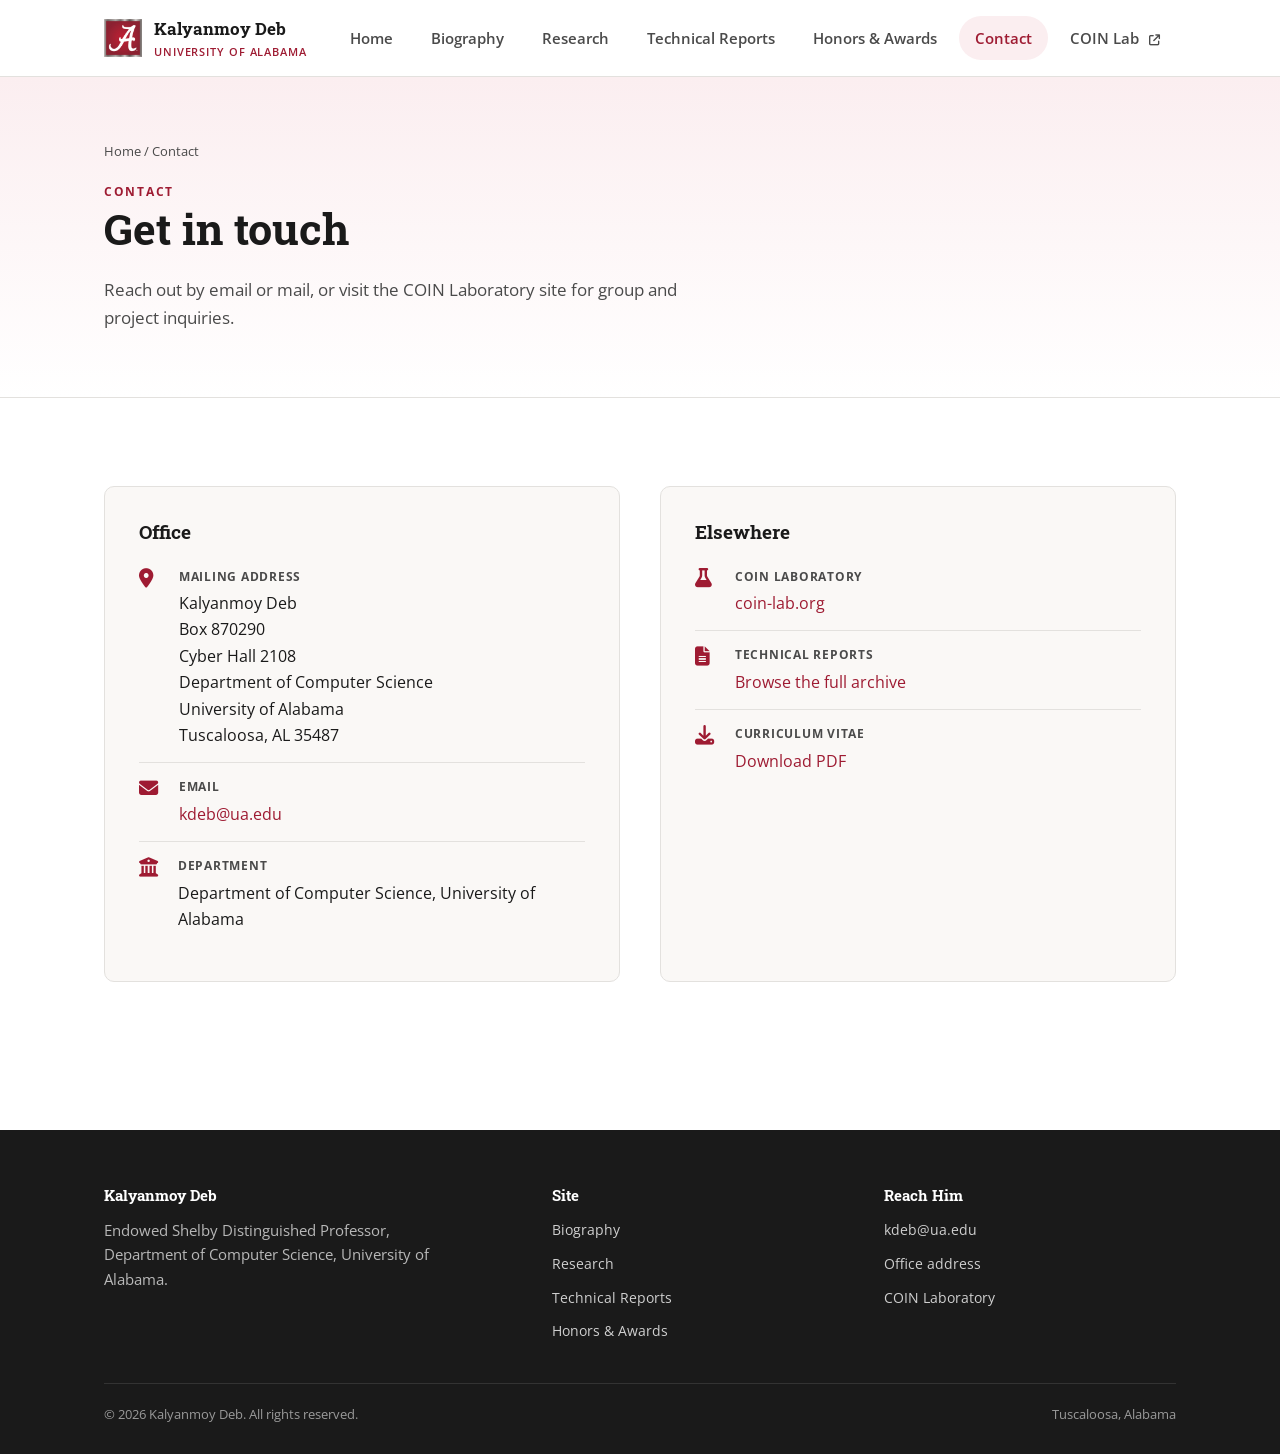
==== contact.html @ 7725898a "Initial commit: Kalyanmoy Deb academic website with proprietary license" ====
<!doctype html>
<html lang="en">
<head>
<meta charset="utf-8" />
<meta name="viewport" content="width=device-width, initial-scale=1" />
<title>Contact | Kalyanmoy Deb</title>
<meta name="description" content="Contact information for Kalyanmoy Deb, Department of Computer Science, University of Alabama." />
<link rel="preconnect" href="https://fonts.googleapis.com" />
<link rel="preconnect" href="https://fonts.gstatic.com" crossorigin />
<link href="https://fonts.googleapis.com/css2?family=Open+Sans:wght@400;600;700;800&family=Roboto+Slab:wght@400;500;700&display=swap" rel="stylesheet" />
<link rel="stylesheet" href="https://cdnjs.cloudflare.com/ajax/libs/font-awesome/6.5.2/css/all.min.css" />
<link rel="stylesheet" href="css/style.css" />
</head>
<body>

<header class="topbar">
  <div class="container">
    <a class="brand" href="index.html">
      <img src="assests/UA/A_Square_Logo_4c-1024x1024.png" alt="University of Alabama" />
      <span class="brand-text">Kalyanmoy Deb<span>University of Alabama</span></span>
    </a>
    <nav>
      <ul class="nav-links">
        <li><a href="index.html" data-page="index.html">Home</a></li>
        <li><a href="biography.html" data-page="biography.html">Biography</a></li>
        <li><a href="research.html" data-page="research.html">Research</a></li>
        <li><a href="reports.html" data-page="reports.html">Technical Reports</a></li>
        <li><a href="honors.html" data-page="honors.html">Honors &amp; Awards</a></li>
        <li><a href="contact.html" data-page="contact.html">Contact</a></li>
        <li><a class="nav-external" href="https://www.coin-lab.org" target="_blank" rel="noopener">COIN Lab <i class="fa-solid fa-arrow-up-right-from-square"></i></a></li>
      </ul>
    </nav>
    <button class="nav-toggle" aria-label="Toggle menu"><i class="fa-solid fa-bars"></i></button>
  </div>
</header>

<section class="page-hero">
  <div class="container">
    <div class="breadcrumb"><a href="index.html">Home</a> / Contact</div>
    <span class="kicker">Contact</span>
    <h1>Get in touch</h1>
    <p class="lede">
      Reach out by email or mail, or visit the COIN Laboratory site for group and
      project inquiries.
    </p>
  </div>
</section>

<section class="section">
  <div class="container">
    <div class="contact-grid">

      <div class="contact-card reveal">
        <h3 class="mt-0">Office</h3>
        <div class="contact-line">
          <i class="fa-solid fa-location-dot"></i>
          <div>
            <strong>Mailing Address</strong>
            Kalyanmoy Deb<br />
            Box 870290<br />
            Cyber Hall 2108<br />
            Department of Computer Science<br />
            University of Alabama<br />
            Tuscaloosa, AL 35487
          </div>
        </div>
        <div class="contact-line">
          <i class="fa-solid fa-envelope"></i>
          <div>
            <strong>Email</strong>
            <a href="mailto:kdeb@ua.edu">kdeb@ua.edu</a>
          </div>
        </div>
        <div class="contact-line">
          <i class="fa-solid fa-building-columns"></i>
          <div>
            <strong>Department</strong>
            Department of Computer Science, University of Alabama
          </div>
        </div>
      </div>

      <div class="contact-card reveal">
        <h3 class="mt-0">Elsewhere</h3>
        <div class="contact-line">
          <i class="fa-solid fa-flask"></i>
          <div>
            <strong>COIN Laboratory</strong>
            <a href="https://www.coin-lab.org" target="_blank" rel="noopener">coin-lab.org</a>
          </div>
        </div>
        <div class="contact-line">
          <i class="fa-solid fa-file-lines"></i>
          <div>
            <strong>Technical Reports</strong>
            <a href="reports.html">Browse the full archive</a>
          </div>
        </div>
        <div class="contact-line">
          <i class="fa-solid fa-download"></i>
          <div>
            <strong>Curriculum Vitae</strong>
            <a href="assests/kdeb-cv.pdf" target="_blank" rel="noopener">Download PDF</a>
          </div>
        </div>
      </div>

    </div>
  </div>
</section>

<footer>
  <div class="container">
    <div class="footer-grid">
      <div>
        <h4>Kalyanmoy Deb</h4>
        <p style="color:#b8b8b8; max-width:38ch; font-size:0.92rem;">
          Endowed Shelby Distinguished Professor, Department of Computer Science,
          University of Alabama.
        </p>
      </div>
      <div>
        <h4>Site</h4>
        <ul class="foot-links">
          <li><a href="biography.html">Biography</a></li>
          <li><a href="research.html">Research</a></li>
          <li><a href="reports.html">Technical Reports</a></li>
          <li><a href="honors.html">Honors &amp; Awards</a></li>
        </ul>
      </div>
      <div>
        <h4>Reach Him</h4>
        <ul class="foot-links">
          <li><a href="mailto:kdeb@ua.edu">kdeb@ua.edu</a></li>
          <li><a href="contact.html">Office address</a></li>
          <li><a href="https://www.coin-lab.org" target="_blank" rel="noopener">COIN Laboratory</a></li>
        </ul>
      </div>
    </div>
    <div class="foot-note">
      <span>&copy; <span id="footer-year">2026</span> Kalyanmoy Deb. All rights reserved.</span>
      <span>Tuscaloosa, Alabama</span>
    </div>
  </div>
</footer>

<script src="js/main.js"></script>
</body>
</html>
---- css/style.css ----
/* ==========================================================================
   Kalyanmoy Deb — University of Alabama
   Design system: Open Sans (body/UI) + Roboto Slab (headings/display)
   Theme: light, University of Alabama crimson and white
   ========================================================================== */

:root {
  --crimson: #9e1b32;
  --crimson-dark: #7a1526;
  --crimson-light: #c8324a;
  --crimson-wash: #fbeef0;
  --ink: #1a1a1a;
  --ink-soft: #4a4a4a;
  --gray-line: #e3e1de;
  --paper: #ffffff;
  --paper-soft: #faf8f6;
  --gold: #b98a2f;

  --font-body: "Open Sans", -apple-system, "Segoe UI", sans-serif;
  --font-display: "Roboto Slab", Georgia, serif;
  --font-code: "Courier New", Courier, monospace;

  --max-width: 1120px;
  --radius: 10px;
  --shadow-sm: 0 1px 3px rgba(26, 26, 26, 0.08);
  --shadow-md: 0 10px 30px rgba(26, 26, 26, 0.12);
  --transition: 220ms cubic-bezier(0.2, 0.7, 0.3, 1);
}

* {
  box-sizing: border-box;
}

html {
  scroll-behavior: smooth;
}

body {
  margin: 0;
  font-family: var(--font-body);
  color: var(--ink);
  background: var(--paper);
  line-height: 1.65;
  -webkit-font-smoothing: antialiased;
}

img {
  max-width: 100%;
  display: block;
}

a {
  color: var(--crimson);
  text-decoration: none;
}

a:hover {
  color: var(--crimson-dark);
}

h1, h2, h3, h4 {
  font-family: var(--font-display);
  font-weight: 700;
  color: var(--ink);
  line-height: 1.2;
  margin: 0 0 0.5em;
}

p {
  margin: 0 0 1em;
}

.container {
  max-width: var(--max-width);
  margin: 0 auto;
  padding: 0 24px;
}

.kicker {
  font-family: var(--font-body);
  font-weight: 700;
  font-size: 0.78rem;
  letter-spacing: 0.14em;
  text-transform: uppercase;
  color: var(--crimson);
}

.section {
  padding: 88px 0;
}

.section-tight {
  padding: 56px 0;
}

.section-alt {
  background: var(--paper-soft);
}

.section-header {
  max-width: 720px;
  margin: 0 0 40px;
}

.section-header h2 {
  font-size: clamp(1.7rem, 3vw, 2.3rem);
  margin-top: 0.35em;
}

/* ---------- Buttons ---------- */

.btn {
  display: inline-flex;
  align-items: center;
  gap: 10px;
  padding: 13px 26px;
  border-radius: 999px;
  font-weight: 700;
  font-size: 0.95rem;
  border: 2px solid transparent;
  cursor: pointer;
  transition: transform var(--transition), box-shadow var(--transition), background var(--transition), color var(--transition);
}

.btn-primary {
  background: var(--crimson);
  color: #fff;
}

.btn-primary:hover {
  background: var(--crimson-dark);
  color: #fff;
  transform: translateY(-2px);
  box-shadow: var(--shadow-md);
}

.btn-outline {
  background: transparent;
  border-color: var(--crimson);
  color: var(--crimson);
}

.btn-outline:hover {
  background: var(--crimson);
  color: #fff;
  transform: translateY(-2px);
}

.btn-ghost {
  background: transparent;
  color: var(--ink);
  border-color: var(--gray-line);
}

.btn-ghost:hover {
  border-color: var(--crimson);
  color: var(--crimson);
}

/* ---------- Top bar / nav ---------- */

.topbar {
  position: sticky;
  top: 0;
  z-index: 100;
  background: rgba(255, 255, 255, 0.92);
  backdrop-filter: blur(10px);
  border-bottom: 1px solid var(--gray-line);
}

.topbar .container {
  display: flex;
  align-items: center;
  justify-content: space-between;
  height: 76px;
}

.brand {
  display: flex;
  align-items: center;
  gap: 12px;
}

.brand img {
  height: 38px;
  width: auto;
}

.brand-text {
  font-family: var(--font-display);
  font-weight: 700;
  font-size: 1.05rem;
  color: var(--ink);
}

.brand-text span {
  display: block;
  font-family: var(--font-body);
  font-weight: 600;
  font-size: 0.7rem;
  letter-spacing: 0.08em;
  text-transform: uppercase;
  color: var(--crimson);
}

.nav-links {
  display: flex;
  align-items: center;
  gap: 6px;
  list-style: none;
  margin: 0;
  padding: 0;
}

.nav-links a {
  display: inline-block;
  padding: 10px 16px;
  border-radius: 999px;
  font-weight: 600;
  font-size: 0.92rem;
  color: var(--ink-soft);
  transition: background var(--transition), color var(--transition);
}

.nav-links a:hover,
.nav-links a.active {
  background: var(--crimson-wash);
  color: var(--crimson);
}

.nav-links a.nav-external i {
  margin-left: 6px;
  font-size: 0.75em;
}

.nav-toggle {
  display: none;
  background: none;
  border: none;
  font-size: 1.4rem;
  color: var(--ink);
  cursor: pointer;
}

@media (max-width: 900px) {
  .nav-toggle {
    display: block;
  }

  .nav-links {
    position: absolute;
    top: 76px;
    left: 0;
    right: 0;
    background: var(--paper);
    border-bottom: 1px solid var(--gray-line);
    flex-direction: column;
    align-items: stretch;
    padding: 10px 24px 20px;
    gap: 2px;
    display: none;
    box-shadow: var(--shadow-md);
  }

  .nav-links.open {
    display: flex;
  }

  .nav-links a {
    padding: 12px 14px;
  }
}

/* ---------- Hero ---------- */

.hero {
  position: relative;
  overflow: hidden;
  padding: 100px 0 80px;
  background:
    radial-gradient(1100px 500px at 85% -10%, var(--crimson-wash) 0%, rgba(251, 238, 240, 0) 60%),
    var(--paper);
}

.hero .container {
  display: grid;
  grid-template-columns: 1.15fr 0.85fr;
  gap: 56px;
  align-items: center;
}

.hero-kicker {
  display: inline-flex;
  align-items: center;
  gap: 8px;
  margin-bottom: 18px;
}

.hero h1 {
  font-size: clamp(2.4rem, 5vw, 3.6rem);
  letter-spacing: -0.01em;
}

.hero .role {
  font-family: var(--font-display);
  font-size: clamp(1.05rem, 2vw, 1.3rem);
  color: var(--crimson);
  margin-bottom: 18px;
}

.hero .lede {
  font-size: 1.08rem;
  color: var(--ink-soft);
  max-width: 52ch;
}

.hero-actions {
  display: flex;
  flex-wrap: wrap;
  gap: 12px;
  margin-top: 28px;
}

.hero-portrait {
  position: relative;
  justify-self: center;
}

.hero-portrait .frame {
  width: min(360px, 100%);
  aspect-ratio: 4 / 5;
  border-radius: 18px;
  overflow: hidden;
  box-shadow: var(--shadow-md);
  border: 6px solid #fff;
  outline: 1px solid var(--gray-line);
}

.hero-portrait .frame img {
  width: 100%;
  height: 100%;
  object-fit: cover;
}

@media (max-width: 860px) {
  .hero .container {
    grid-template-columns: 1fr;
  }

  .hero-portrait {
    order: -1;
  }
}

/* ---------- Stats ---------- */

.stats-grid {
  display: grid;
  grid-template-columns: repeat(auto-fit, minmax(140px, 1fr));
  gap: 1px;
  background: var(--gray-line);
  border: 1px solid var(--gray-line);
  border-radius: var(--radius);
  overflow: hidden;
}

.stat {
  background: var(--paper);
  padding: 26px 12px;
  text-align: center;
  min-width: 0;
}

.stat .num {
  font-family: var(--font-display);
  font-weight: 700;
  font-size: clamp(1.3rem, 2.1vw, 2rem);
  color: var(--crimson);
  line-height: 1;
  white-space: nowrap;
  letter-spacing: -0.01em;
  font-variant-numeric: tabular-nums;
}

.stat .label {
  margin-top: 10px;
  font-size: 0.82rem;
  color: var(--ink-soft);
  letter-spacing: 0.02em;
}

/* ---------- Cards ---------- */

.card-grid {
  display: grid;
  grid-template-columns: repeat(auto-fit, minmax(240px, 1fr));
  gap: 22px;
}

.card {
  background: var(--paper);
  border: 1px solid var(--gray-line);
  border-radius: var(--radius);
  padding: 26px;
  transition: transform var(--transition), box-shadow var(--transition), border-color var(--transition);
}

.card:hover {
  transform: translateY(-4px);
  box-shadow: var(--shadow-md);
  border-color: transparent;
}

.card i.card-icon {
  color: var(--crimson);
  font-size: 1.5rem;
  margin-bottom: 14px;
}

.card h3 {
  font-size: 1.1rem;
  margin-bottom: 8px;
}

.card p {
  color: var(--ink-soft);
  font-size: 0.95rem;
  margin-bottom: 0;
}

/* ---------- Timeline ---------- */

.timeline {
  position: relative;
  border-left: 2px solid var(--gray-line);
  margin-left: 8px;
  padding-left: 32px;
}

.timeline-item {
  position: relative;
  padding-bottom: 34px;
}

.timeline-item:last-child {
  padding-bottom: 0;
}

.timeline-item::before {
  content: "";
  position: absolute;
  left: -38px;
  top: 4px;
  width: 12px;
  height: 12px;
  border-radius: 50%;
  background: var(--crimson);
  border: 3px solid var(--crimson-wash);
}

.timeline-item .when {
  font-family: var(--font-code);
  font-size: 0.82rem;
  color: var(--crimson);
  font-weight: 700;
  letter-spacing: 0.02em;
}

.timeline-item h4 {
  margin: 4px 0 4px;
  font-size: 1.08rem;
}

.timeline-item p {
  color: var(--ink-soft);
  margin-bottom: 0;
  font-size: 0.96rem;
}

/* ---------- Honors list ---------- */

.honors-list {
  display: flex;
  flex-direction: column;
  border-top: 1px solid var(--gray-line);
}

.honor-row {
  display: grid;
  grid-template-columns: 92px 1fr;
  gap: 20px;
  padding: 20px 0;
  border-bottom: 1px solid var(--gray-line);
}

.honor-row .year {
  font-family: var(--font-display);
  font-weight: 700;
  color: var(--crimson);
  font-size: 1.15rem;
}

.honor-row .desc strong {
  display: block;
  font-size: 1rem;
  margin-bottom: 2px;
}

.honor-row .desc span {
  color: var(--ink-soft);
  font-size: 0.92rem;
}

/* ---------- Reports page ---------- */

.reports-toolbar {
  display: flex;
  flex-wrap: wrap;
  gap: 14px;
  align-items: center;
  justify-content: space-between;
  background: var(--paper-soft);
  border: 1px solid var(--gray-line);
  border-radius: var(--radius);
  padding: 18px 22px;
  margin-bottom: 36px;
  position: sticky;
  top: 92px;
  z-index: 10;
}

.search-box {
  position: relative;
  flex: 1 1 280px;
}

.search-box i {
  position: absolute;
  left: 16px;
  top: 50%;
  transform: translateY(-50%);
  color: var(--ink-soft);
}

.search-box input {
  width: 100%;
  padding: 12px 16px 12px 42px;
  border: 1px solid var(--gray-line);
  border-radius: 999px;
  font-family: var(--font-body);
  font-size: 0.95rem;
  background: #fff;
}

.search-box input:focus {
  outline: 2px solid var(--crimson);
  outline-offset: 1px;
}

.year-jump {
  display: flex;
  flex-wrap: wrap;
  gap: 6px;
}

.year-jump select {
  padding: 11px 16px;
  border-radius: 999px;
  border: 1px solid var(--gray-line);
  background: #fff;
  font-family: var(--font-body);
  font-size: 0.9rem;
}

.reports-count {
  font-size: 0.86rem;
  color: var(--ink-soft);
}

.report-year-group {
  margin-bottom: 44px;
}

.report-year-heading {
  display: flex;
  align-items: baseline;
  gap: 12px;
  font-family: var(--font-display);
  font-size: 1.6rem;
  color: var(--ink);
  border-bottom: 3px solid var(--crimson);
  padding-bottom: 10px;
  margin-bottom: 18px;
}

.report-year-heading .count {
  font-family: var(--font-body);
  font-size: 0.82rem;
  font-weight: 700;
  color: var(--ink-soft);
}

.report-card {
  display: grid;
  grid-template-columns: 1fr auto;
  gap: 16px;
  align-items: start;
  padding: 18px 0;
  border-bottom: 1px solid var(--gray-line);
}

.report-card .title {
  font-weight: 700;
  font-size: 1rem;
  margin: 0 0 4px;
}

.report-card .authors {
  font-size: 0.92rem;
  color: var(--ink-soft);
  margin: 0 0 6px;
}

.report-card .authors strong {
  color: var(--ink);
}

.report-card .meta {
  display: flex;
  flex-wrap: wrap;
  gap: 10px;
  align-items: center;
}

.report-id {
  font-family: var(--font-code);
  font-size: 0.78rem;
  background: var(--paper-soft);
  border: 1px solid var(--gray-line);
  border-radius: 6px;
  padding: 3px 8px;
  color: var(--ink-soft);
}

.badge-new {
  background: var(--crimson);
  color: #fff;
  font-size: 0.7rem;
  font-weight: 700;
  letter-spacing: 0.05em;
  text-transform: uppercase;
  border-radius: 999px;
  padding: 3px 10px;
}

.report-card .pdf-link {
  align-self: center;
  white-space: nowrap;
  font-weight: 700;
  font-size: 0.9rem;
  display: inline-flex;
  align-items: center;
  gap: 8px;
  padding: 9px 16px;
  border: 2px solid var(--crimson);
  border-radius: 999px;
}

.report-card .pdf-link:hover {
  background: var(--crimson);
  color: #fff;
}

.report-card .no-pdf {
  font-size: 0.8rem;
  color: var(--ink-soft);
  font-style: italic;
}

.empty-state {
  text-align: center;
  padding: 60px 20px;
  color: var(--ink-soft);
}

/* ---------- Footer ---------- */

footer {
  background: var(--ink);
  color: #cfcfcf;
  padding: 56px 0 28px;
  margin-top: 60px;
}

footer .footer-grid {
  display: grid;
  grid-template-columns: 1.4fr 1fr 1fr;
  gap: 40px;
}

footer h4 {
  color: #fff;
  font-size: 0.95rem;
  margin-bottom: 14px;
}

footer a {
  color: #cfcfcf;
}

footer a:hover {
  color: #fff;
}

footer .foot-links {
  list-style: none;
  margin: 0;
  padding: 0;
  display: flex;
  flex-direction: column;
  gap: 10px;
  font-size: 0.9rem;
}

footer .foot-note {
  border-top: 1px solid #333;
  margin-top: 40px;
  padding-top: 20px;
  font-size: 0.82rem;
  color: #9a9a9a;
  display: flex;
  justify-content: space-between;
  flex-wrap: wrap;
  gap: 10px;
}

@media (max-width: 720px) {
  footer .footer-grid {
    grid-template-columns: 1fr;
  }
}

/* ---------- Reveal-on-scroll ---------- */

.reveal {
  opacity: 0;
  transform: translateY(18px);
  transition: opacity 700ms ease, transform 700ms ease;
}

.reveal.in-view {
  opacity: 1;
  transform: translateY(0);
}

/* ---------- Page hero (interior pages) ---------- */

.page-hero {
  padding: 64px 0 48px;
  background: linear-gradient(180deg, var(--crimson-wash) 0%, rgba(251, 238, 240, 0) 100%);
  border-bottom: 1px solid var(--gray-line);
}

.page-hero h1 {
  font-size: clamp(2rem, 4vw, 2.7rem);
}

.page-hero .lede {
  color: var(--ink-soft);
  max-width: 62ch;
  font-size: 1.05rem;
}

.breadcrumb {
  font-size: 0.82rem;
  color: var(--ink-soft);
  margin-bottom: 14px;
}

.breadcrumb a {
  color: var(--ink-soft);
}

.breadcrumb a:hover {
  color: var(--crimson);
}

/* ---------- Contact page ---------- */

.contact-grid {
  display: grid;
  grid-template-columns: 1fr 1fr;
  gap: 40px;
}

.contact-card {
  background: var(--paper-soft);
  border: 1px solid var(--gray-line);
  border-radius: var(--radius);
  padding: 34px;
}

.contact-line {
  display: flex;
  gap: 16px;
  padding: 14px 0;
  border-bottom: 1px solid var(--gray-line);
}

.contact-line:last-child {
  border-bottom: none;
}

.contact-line i {
  color: var(--crimson);
  font-size: 1.2rem;
  width: 24px;
  padding-top: 2px;
}

.contact-line strong {
  display: block;
  font-size: 0.78rem;
  text-transform: uppercase;
  letter-spacing: 0.06em;
  color: var(--ink-soft);
  margin-bottom: 3px;
}

@media (max-width: 800px) {
  .contact-grid {
    grid-template-columns: 1fr;
  }
}

/* ---------- Utility ---------- */

.text-center {
  text-align: center;
}

.mt-0 { margin-top: 0; }
.mb-0 { margin-bottom: 0; }
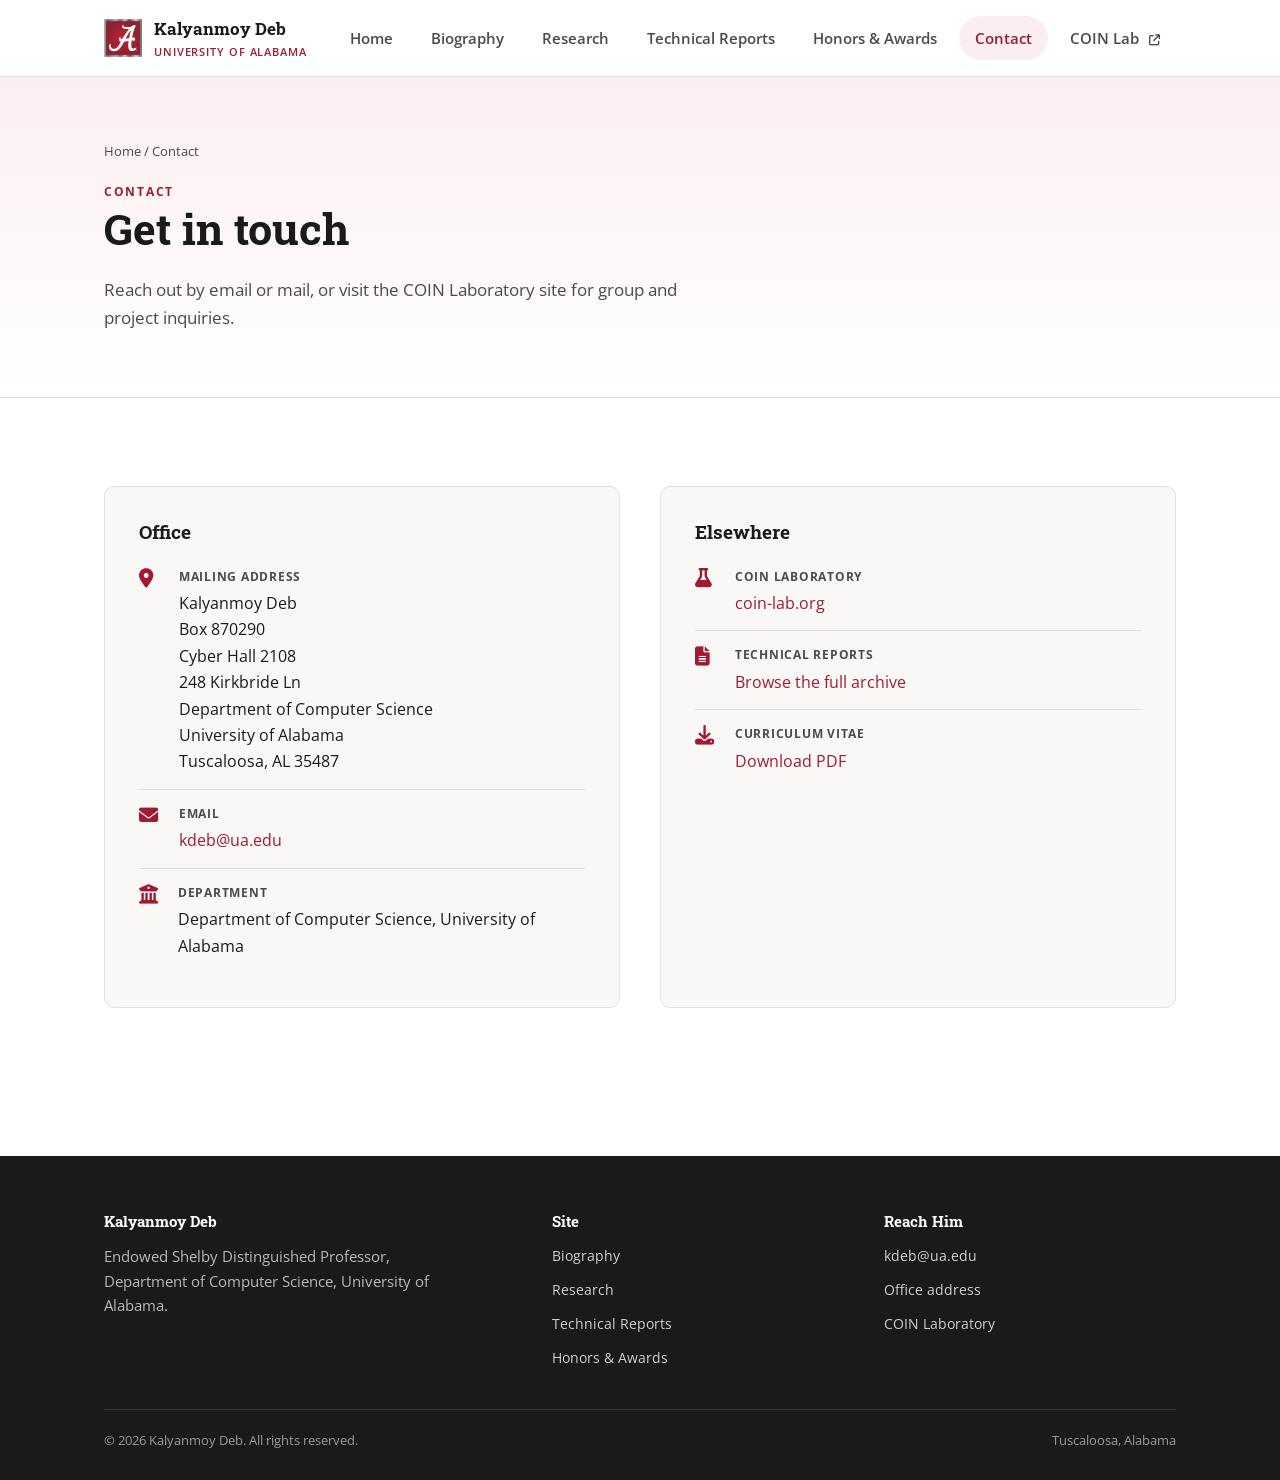
==== commit b3f86633: "change(address updated)" ====
--- a/contact.html
+++ b/contact.html
@@ -59,6 +59,7 @@
             Kalyanmoy Deb<br />
             Box 870290<br />
             Cyber Hall 2108<br />
+            248 Kirkbride Ln<br />
             Department of Computer Science<br />
             University of Alabama<br />
             Tuscaloosa, AL 35487
